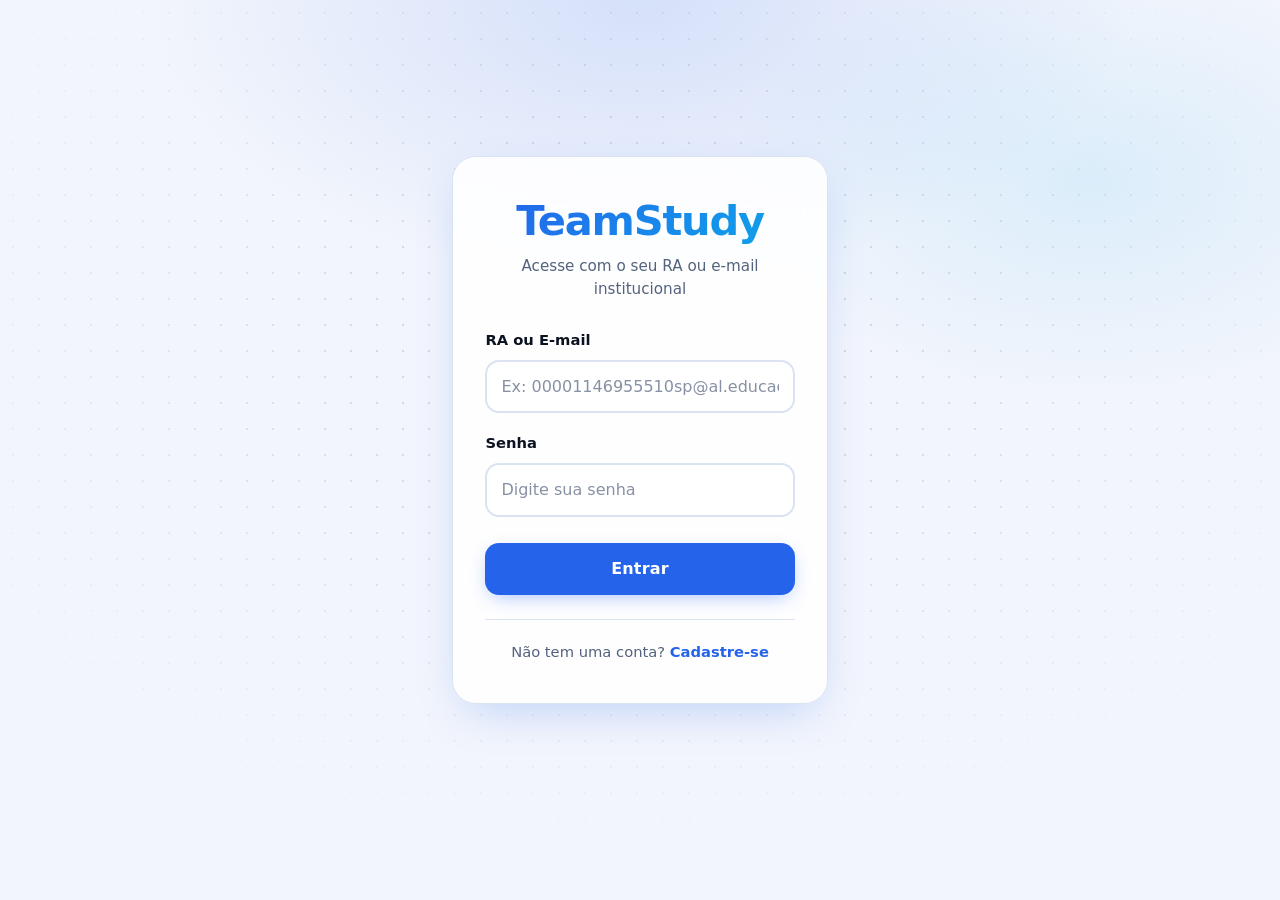
==== index.html @ 67e31f29 "CSS dando trabalho" ====
<!DOCTYPE html>
<html lang="pt-BR">
<head>
  <meta charset="UTF-8">
  <meta name="viewport" content="width=device-width, initial-scale=1.0, viewport-fit=cover">
  <title>TeamStudy - Login</title>

  <link rel="manifest" href="manifest.json">
  <meta name="theme-color" content="#4f46e5">

  <link rel="stylesheet" href="assets/css/base.css">
  <link rel="stylesheet" href="assets/css/auth.css">
  <link rel="stylesheet" href="assets/css/index.css">
</head>
<body class="page-auth">

  <div class="auth-wrapper">
    <div class="auth-container">
      <div class="auth-card">

        <div class="auth-header">
          <h1>TeamStudy</h1>
          <p>Acesse com o seu RA ou e-mail institucional</p>
        </div>

        <form id="formLogin" class="auth-form">
          <div class="form-group">
            <label for="loginIdentificacao">RA ou E-mail</label>
            <input
              type="text"
              id="loginIdentificacao"
              placeholder="Ex: 00001146955510sp@al.educacao.sp.gov.br"
              autocomplete="username"
              required
            >
          </div>

          <div class="form-group">
            <label for="loginSenha">Senha</label>
            <input
              type="password"
              id="loginSenha"
              placeholder="Digite sua senha"
              autocomplete="current-password"
              required
            >
          </div>

          <button type="submit" class="btn btn-block">Entrar</button>
        </form>

        <div class="auth-footer">
          <p>Não tem uma conta? <a href="cadastro.html">Cadastre-se</a></p>
        </div>

      </div>
    </div>
  </div>

  <script src="assets/js/storage.js"></script>
  <script src="assets/js/auth.js"></script>
  <script>
    if ('serviceWorker' in navigator) {
      window.addEventListener('load', () => {
        navigator.serviceWorker.register('./sw.js').catch(() => {});
      });
    }
  </script>
</body>
</html>
---- assets/css/base.css ----
/* ==========================================================
   TEAMSTUDY · base.css
   Reset, tokens (light/dark), tipografia, header, nav,
   cards, botões, formulários e utilitários.
   Mobile-first (360px) · toque ≥ 48px · contraste AA/AAA
   ========================================================== */

/* ---------- Fontes (CDN Fontshare) ----------
   Clash Display (títulos) + Satoshi (texto).
   Offline: cai na pilha do sistema sem quebrar. */
@import url('https://api.fontshare.com/v2/css?f[]=clash-display@500,600,700&f[]=satoshi@400,500,700&display=swap');

/* ---------- 1. RESET ---------- */
*, *::before, *::after { box-sizing: border-box; margin: 0; padding: 0; }

html {
  -webkit-text-size-adjust: 100%;
  scroll-behavior: smooth;
}

html, body {
  width: 100%;
  max-width: 100vw;
  overflow-x: hidden;
}

body { min-height: 100dvh; }

img, picture, video, canvas, svg { display: block; max-width: 100%; }
input, select, textarea, button { font: inherit; color: inherit; }
button { background: none; border: none; cursor: pointer; }
a { color: inherit; }
ul[role="list"], ol[role="list"] { list-style: none; }

/* ---------- 2. TOKENS DE TEMA ---------- */
:root {
  --font-display: 'Clash Display', 'Sora', system-ui, -apple-system, 'Segoe UI', sans-serif;
  --font-body: 'Satoshi', system-ui, -apple-system, 'Segoe UI', Roboto, sans-serif;
  --font-mono: ui-monospace, 'SF Mono', 'JetBrains Mono', Menlo, Consolas, monospace;

  /* LIGHT — papel azulado */
  --bg-color: #f2f5fc;
  --bg-soft: #e8eefa;
  --card-bg: #ffffff;
  --text-color: #0b1220;
  --text-muted: #54637d;
  --primary-color: #2563eb;
  --primary-hover: #1d4ed8;
  --primary-soft: rgba(37, 99, 235, .10);
  --accent-color: #0ea5e9;
  --border-color: #dbe3f2;
  --danger-color: #dc2626;
  --danger-soft: rgba(220, 38, 38, .10);
  --success-color: #059669;
  --success-soft: rgba(5, 150, 105, .12);
  --warning-color: #b45309;
  --warning-soft: rgba(217, 119, 6, .14);
  --focus-ring: #2563eb;

  --gradient-primary: linear-gradient(135deg, #2563eb 0%, #0ea5e9 100%);
  --gradient-glow:
    radial-gradient(55% 45% at 50% 0%, rgba(37, 99, 235, .14), transparent 70%),
    radial-gradient(40% 35% at 85% 20%, rgba(14, 165, 233, .10), transparent 70%);

  --radius-sm: 10px;
  --radius-md: 14px;
  --radius-lg: 18px;
  --radius-xl: 24px;
  --radius-full: 999px;

  --shadow-sm: 0 1px 2px rgba(15, 23, 42, .06);
  --shadow: 0 1px 2px rgba(15, 23, 42, .05), 0 10px 28px -10px rgba(15, 23, 42, .12);
  --shadow-lg: 0 16px 48px -14px rgba(37, 99, 235, .28);

  --header-h: 64px;
  --bottomnav-h: 60px;

  --ease-out: cubic-bezier(.22, 1, .36, 1);
  --dur: .25s;
}

/* DARK — sala de estudos à noite.
   1) Automático pelo sistema… */
@media (prefers-color-scheme: dark) {
  :root {
    --bg-color: #080d1a;
    --bg-soft: #0e1628;
    --card-bg: #111a2e;
    --text-color: #f1f5fd;
    --text-muted: #8ea0bd;
    --primary-color: #4f8cff;
    --primary-hover: #74a6ff;
    --primary-soft: rgba(79, 140, 255, .14);
    --accent-color: #38bdf8;
    --border-color: #22304e;
    --danger-color: #f87171;
    --danger-soft: rgba(248, 113, 113, .14);
    --success-color: #34d399;
    --success-soft: rgba(52, 211, 153, .14);
    --warning-color: #fbbf24;
    --warning-soft: rgba(251, 191, 36, .14);
    --focus-ring: #74a6ff;

    --gradient-glow:
      radial-gradient(55% 45% at 50% 0%, rgba(79, 140, 255, .16), transparent 70%),
      radial-gradient(40% 35% at 85% 20%, rgba(56, 189, 248, .10), transparent 70%);

    --shadow-sm: 0 1px 2px rgba(0, 0, 0, .4);
    --shadow: 0 1px 2px rgba(0, 0, 0, .35), 0 12px 32px -10px rgba(0, 0, 0, .5);
    --shadow-lg: 0 20px 56px -14px rgba(0, 0, 0, .6);
  }
}

/* 2) …ou manual via JS (seu toggle já usa body.dark-mode) */
body.dark-mode {
  --bg-color: #080d1a;
  --bg-soft: #0e1628;
  --card-bg: #111a2e;
  --text-color: #f1f5fd;
  --text-muted: #8ea0bd;
  --primary-color: #4f8cff;
  --primary-hover: #74a6ff;
  --primary-soft: rgba(79, 140, 255, .14);
  --accent-color: #38bdf8;
  --border-color: #22304e;
  --danger-color: #f87171;
  --danger-soft: rgba(248, 113, 113, .14);
  --success-color: #34d399;
  --success-soft: rgba(52, 211, 153, .14);
  --warning-color: #fbbf24;
  --warning-soft: rgba(251, 191, 36, .14);
  --focus-ring: #74a6ff;

  --gradient-glow:
    radial-gradient(55% 45% at 50% 0%, rgba(79, 140, 255, .16), transparent 70%),
    radial-gradient(40% 35% at 85% 20%, rgba(56, 189, 248, .10), transparent 70%);

  --shadow-sm: 0 1px 2px rgba(0, 0, 0, .4);
  --shadow: 0 1px 2px rgba(0, 0, 0, .35), 0 12px 32px -10px rgba(0, 0, 0, .5);
  --shadow-lg: 0 20px 56px -14px rgba(0, 0, 0, .6);
}

/* 3) Forçar claro mesmo com sistema escuro: body.light-mode */
@media (prefers-color-scheme: dark) {
  body.light-mode {
    --bg-color: #f2f5fc;
    --bg-soft: #e8eefa;
    --card-bg: #ffffff;
    --text-color: #0b1220;
    --text-muted: #54637d;
    --primary-color: #2563eb;
    --primary-hover: #1d4ed8;
    --primary-soft: rgba(37, 99, 235, .10);
    --accent-color: #0ea5e9;
    --border-color: #dbe3f2;
    --danger-color: #dc2626;
    --danger-soft: rgba(220, 38, 38, .10);
    --success-color: #059669;
    --success-soft: rgba(5, 150, 105, .12);
    --warning-color: #b45309;
    --warning-soft: rgba(217, 119, 6, .14);
    --focus-ring: #2563eb;

    --shadow-sm: 0 1px 2px rgba(15, 23, 42, .06);
    --shadow: 0 1px 2px rgba(15, 23, 42, .05), 0 10px 28px -10px rgba(15, 23, 42, .12);
    --shadow-lg: 0 16px 48px -14px rgba(37, 99, 235, .28);
  }
}

/* ---------- 3. TIPOGRAFIA & CORPO ---------- */
body {
  font-family: var(--font-body);
  font-size: 1rem;
  line-height: 1.6;
  background-color: var(--bg-color);
  color: var(--text-color);
  -webkit-tap-highlight-color: transparent;
  transition: background-color .3s ease, color .3s ease;
}

h1, h2, h3, h4 {
  font-family: var(--font-display);
  font-weight: 600;
  letter-spacing: -.02em;
  line-height: 1.15;
}

h1 { font-size: clamp(1.6rem, 4.5vw, 2.25rem); }
h2 { font-size: clamp(1.3rem, 3.5vw, 1.75rem); }
h3 { font-size: 1.15rem; }

::selection { background: var(--primary-color); color: #fff; }

/* Foco acessível (teclado) */
:focus-visible {
  outline: 3px solid var(--focus-ring);
  outline-offset: 3px;
  border-radius: 4px;
}

/* Scrollbar discreta (desktop) */
@media (min-width: 1024px) {
  ::-webkit-scrollbar { width: 10px; height: 10px; }
  ::-webkit-scrollbar-track { background: transparent; }
  ::-webkit-scrollbar-thumb {
    background: var(--border-color);
    border-radius: var(--radius-full);
    border: 2px solid var(--bg-color);
  }
  ::-webkit-scrollbar-thumb:hover { background: var(--text-muted); }
}

/* ---------- 4. ESTRUTURA: container, header, nav ---------- */
.container {
  width: 100%;
  max-width: 1100px;
  margin: 0 auto;
  padding: 24px 16px;
}

header {
  position: sticky;
  top: 0;
  z-index: 40;
  display: flex;
  justify-content: space-between;
  align-items: center;
  gap: 16px;
  min-height: var(--header-h);
  padding: 0 20px;
  padding-top: env(safe-area-inset-top);
  background-color: var(--card-bg);
  background-color: color-mix(in srgb, var(--card-bg) 82%, transparent);
  -webkit-backdrop-filter: blur(16px) saturate(1.5);
  backdrop-filter: blur(16px) saturate(1.5);
  border-bottom: 1px solid var(--border-color);
}

/* Marca com gradiente — assinatura visual do app */
header h1 {
  font-size: 1.35rem;
  font-weight: 700;
  background: var(--gradient-primary);
  -webkit-background-clip: text;
  background-clip: text;
  color: transparent;
  white-space: nowrap;
}

header nav {
  display: flex;
  gap: 4px;
  align-items: center;
}

header nav a {
  display: inline-flex;
  align-items: center;
  min-height: 44px;
  padding: 8px 16px;
  border-radius: var(--radius-full);
  font-weight: 600;
  font-size: .92rem;
  color: var(--text-muted);
  text-decoration: none;
  transition: color var(--dur), background-color var(--dur);
}

header nav a:hover { color: var(--text-color); background-color: var(--bg-soft); }

header nav a.active {
  color: var(--primary-color);
  background-color: var(--primary-soft);
}

/* No mobile a navegação principal é a bottom nav (ver app.css) */
@media (max-width: 767px) {
  header nav { display: none; }
  header { padding: 0 16px; padding-top: env(safe-area-inset-top); }
}

/* ---------- 5. CARDS ---------- */
.card {
  background-color: var(--card-bg);
  border: 1px solid var(--border-color);
  border-radius: var(--radius-lg);
  padding: 22px;
  box-shadow: var(--shadow);
  margin-bottom: 20px;
  transition: transform var(--dur) var(--ease-out), box-shadow var(--dur) var(--ease-out), border-color var(--dur);
}

@media (hover: hover) {
  .card:hover {
    transform: translateY(-2px);
    box-shadow: var(--shadow-lg);
    border-color: color-mix(in srgb, var(--primary-color) 35%, var(--border-color));
  }
}

/* ---------- 6. BOTÕES ---------- */
.btn {
  display: inline-flex;
  align-items: center;
  justify-content: center;
  gap: 8px;
  min-height: 48px;
  padding: 12px 24px;
  border: none;
  border-radius: var(--radius-md);
  background-color: var(--primary-color);
  color: #ffffff;
  font-weight: 700;
  font-size: .95rem;
  letter-spacing: .01em;
  cursor: pointer;
  box-shadow: 0 6px 20px -6px rgba(37, 99, 235, .45);
  transition: transform .15s var(--ease-out), background-color var(--dur), box-shadow var(--dur), filter var(--dur);
}

.btn:hover { background-color: var(--primary-hover); box-shadow: 0 10px 28px -6px rgba(37, 99, 235, .55); }
.btn:active { transform: scale(.97); }

.btn-danger { background-color: var(--danger-color); box-shadow: 0 6px 20px -6px rgba(220, 38, 38, .4); }
.btn-danger:hover { background-color: var(--danger-color); filter: brightness(.92); }

.btn-outline {
  background-color: transparent;
  color: var(--primary-color);
  border: 2px solid var(--border-color);
  box-shadow: none;
}
.btn-outline:hover { border-color: var(--primary-color); background-color: var(--primary-soft); }

.btn-ghost {
  background-color: transparent;
  color: var(--text-muted);
  box-shadow: none;
}
.btn-ghost:hover { background-color: var(--bg-soft); color: var(--text-color); }

.btn-block { width: 100%; }

/* ---------- 7. FORMULÁRIOS ---------- */
.form-group { margin-bottom: 18px; width: 100%; }

.form-group label {
  display: block;
  margin-bottom: 8px;
  font-weight: 700;
  font-size: .92rem;
}

.form-group input,
.form-group select,
.form-group textarea {
  width: 100%;
  min-height: 48px;
  padding: 12px 14px;
  border: 2px solid var(--border-color);
  border-radius: var(--radius-md);
  background-color: var(--card-bg);
  color: var(--text-color);
  font-size: 16px; /* impede zoom automático no iOS */
  transition: border-color var(--dur), box-shadow var(--dur);
  outline: none;
}

.form-group textarea { min-height: 110px; resize: vertical; line-height: 1.5; }

.form-group input::placeholder,
.form-group textarea::placeholder { color: var(--text-muted); opacity: .7; }

.form-group input:focus,
.form-group select:focus,
.form-group textarea:focus {
  border-color: var(--primary-color);
  box-shadow: 0 0 0 4px var(--primary-soft);
}

/* ---------- 8. UTILITÁRIOS ---------- */
.text-muted { color: var(--text-muted); }

.truncate, .ellipsis {
  overflow: hidden;
  text-overflow: ellipsis;
  white-space: nowrap;
  max-width: 100%;
}

.visually-hidden {
  position: absolute;
  width: 1px; height: 1px;
  margin: -1px; padding: 0;
  overflow: hidden;
  clip: rect(0 0 0 0);
  white-space: nowrap;
  border: 0;
}

/* Estado vazio (listas sem itens) */
.empty-state {
  display: flex;
  flex-direction: column;
  align-items: center;
  gap: 12px;
  text-align: center;
  padding: 48px 24px;
  border: 2px dashed var(--border-color);
  border-radius: var(--radius-lg);
  color: var(--text-muted);
}

.empty-state strong {
  font-family: var(--font-display);
  font-size: 1.1rem;
  color: var(--text-color);
}

/* Skeleton loader (shimmer) */
.skeleton {
  position: relative;
  overflow: hidden;
  background-color: var(--bg-soft);
  border-radius: var(--radius-md);
  min-height: 1em;
}

.skeleton::after {
  content: "";
  position: absolute;
  inset: 0;
  transform: translateX(-100%);
  background: linear-gradient(90deg, transparent, rgba(255, 255, 255, .35), transparent);
  animation: shimmer 1.6s infinite;
}

/* ---------- 9. KEYFRAMES GLOBAIS ---------- */
@keyframes fade-up {
  from { opacity: 0; transform: translateY(14px); }
  to   { opacity: 1; transform: translateY(0); }
}

@keyframes shimmer {
  to { transform: translateX(100%); }
}

@keyframes pulse-dot {
  0%, 100% { transform: scale(1); opacity: 1; }
  50%      { transform: scale(1.5); opacity: .55; }
}

/* ---------- 10. MOVIMENTO REDUZIDO ---------- */
@media (prefers-reduced-motion: reduce) {
  html { scroll-behavior: auto; }
  *, *::before, *::after {
    animation-duration: .01ms !important;
    animation-iteration-count: 1 !important;
    transition-duration: .01ms !important;
  }
}

/* ---------- 11. CELULAR (até 600px) ---------- */
@media (max-width: 600px) {
  .container { padding: 16px 14px; }
  .card { padding: 18px; border-radius: var(--radius-md); }
  .btn { width: 100%; }
}
---- assets/css/index.css ----
/* ==========================================================
   TEAMSTUDY · index.css
   Tela de login / boas-vindas: hero centralizado, glow de
   fundo, entrada com stagger e marquee editorial.
   ========================================================== */

/* ---------- HERO ---------- */
.auth-wrapper {
  position: relative;
  isolation: isolate;
  display: flex;
  align-items: center;
  justify-content: center;
  min-height: 100dvh;
  width: 100%;
  padding: 32px 16px calc(72px + env(safe-area-inset-bottom));
  background-color: var(--bg-color);
  overflow: hidden;
}

/* Glow de palco (spotlight) */
.auth-wrapper::before {
  content: "";
  position: absolute;
  inset: 0;
  z-index: -2;
  background: var(--gradient-glow);
}

/* Grade de pontos sutil, com máscara radial */
.auth-wrapper::after {
  content: "";
  position: absolute;
  inset: 0;
  z-index: -1;
  background-image: radial-gradient(color-mix(in srgb, var(--text-muted) 22%, transparent) 1px, transparent 1px);
  background-size: 26px 26px;
  -webkit-mask-image: radial-gradient(65% 60% at 50% 38%, #000 20%, transparent 100%);
  mask-image: radial-gradient(65% 60% at 50% 38%, #000 20%, transparent 100%);
}

/* ---------- CARD ---------- */
.auth-card {
  width: 100%;
  max-width: 440px;
  padding: 40px 32px;
  border-radius: var(--radius-xl);
  border: 1px solid var(--border-color);
  background-color: var(--card-bg);
  background-color: color-mix(in srgb, var(--card-bg) 88%, transparent);
  -webkit-backdrop-filter: blur(18px);
  backdrop-filter: blur(18px);
  box-shadow: var(--shadow-lg);
  animation: card-in .6s var(--ease-out) both;
}

@keyframes card-in {
  from { opacity: 0; transform: translateY(22px) scale(.98); }
  to   { opacity: 1; transform: translateY(0) scale(1); }
}

/* Stagger: cada bloco entra em sequência */
.auth-card > * { animation: fade-up .5s var(--ease-out) both; }
.auth-card > *:nth-child(1) { animation-delay: .10s; }
.auth-card > *:nth-child(2) { animation-delay: .18s; }
.auth-card > *:nth-child(3) { animation-delay: .26s; }
.auth-card > *:nth-child(4) { animation-delay: .34s; }
.auth-card > *:nth-child(5) { animation-delay: .42s; }

/* ---------- CABEÇALHO ---------- */
.auth-header {
  text-align: center;
  margin-bottom: 28px;
}

.auth-header h1 {
  font-size: clamp(2rem, 7vw, 2.6rem);
  font-weight: 700;
  letter-spacing: -.03em;
  margin-bottom: 10px;
  background: var(--gradient-primary);
  -webkit-background-clip: text;
  background-clip: text;
  color: transparent;
}

.auth-header p {
  color: var(--text-muted);
  font-size: .95rem;
  line-height: 1.5;
  max-width: 32ch;
  margin: 0 auto;
}

/* ---------- FORM ---------- */
.auth-form {
  display: flex;
  flex-direction: column;
  width: 100%;
}

.auth-form .btn {
  width: 100%;
  margin-top: 8px;
  min-height: 52px;
  font-size: 1rem;
  border-radius: var(--radius-md);
}

/* Link "esqueci a senha" */
.auth-form a, .auth-link {
  color: var(--primary-color);
  font-weight: 700;
  font-size: .88rem;
  text-decoration: none;
}
.auth-form a:hover, .auth-link:hover { text-decoration: underline; }

/* ---------- RODAPÉ ---------- */
.auth-footer {
  margin-top: 24px;
  padding-top: 20px;
  border-top: 1px solid var(--border-color);
  text-align: center;
  font-size: .92rem;
  color: var(--text-muted);
}

.auth-footer a {
  color: var(--primary-color);
  font-weight: 700;
  text-decoration: none;
}
.auth-footer a:hover { text-decoration: underline; }

/* ---------- MARQUEE EDITORIAL ----------
   Faixa lenta no rodapé do hero.
   ⚠️ HTML: duplique o conteúdo dentro de .marquee-track
   para o loop ficar perfeito:
   <div class="marquee" aria-hidden="true">
     <div class="marquee-track">
       <span>Estude junto</span><span>Entregue no prazo</span>…
       <span>Estude junto</span><span>Entregue no prazo</span>…
     </div>
   </div>
   ========================================================== */
.marquee {
  position: absolute;
  left: 0;
  right: 0;
  bottom: calc(14px + env(safe-area-inset-bottom));
  overflow: hidden;
  pointer-events: none;
  -webkit-mask-image: linear-gradient(90deg, transparent, #000 15%, #000 85%, transparent);
  mask-image: linear-gradient(90deg, transparent, #000 15%, #000 85%, transparent);
}

.marquee-track {
  display: flex;
  align-items: center;
  gap: 56px;
  width: max-content;
  padding-right: 56px;
  font-family: var(--font-display);
  font-size: .72rem;
  font-weight: 600;
  letter-spacing: .38em;
  text-transform: uppercase;
  color: var(--text-muted);
  white-space: nowrap;
  animation: marquee 28s linear infinite;
}

.marquee-track span::after {
  content: "·";
  margin-left: 56px;
  color: var(--primary-color);
}

@keyframes marquee {
  to { transform: translateX(-50%); }
}

/* ---------- CELULARES PEQUENOS ---------- */
@media (max-width: 480px) {
  .auth-wrapper { padding: 20px 12px calc(64px + env(safe-area-inset-bottom)); }
  .auth-card { padding: 28px 20px; border-radius: var(--radius-lg); }
}
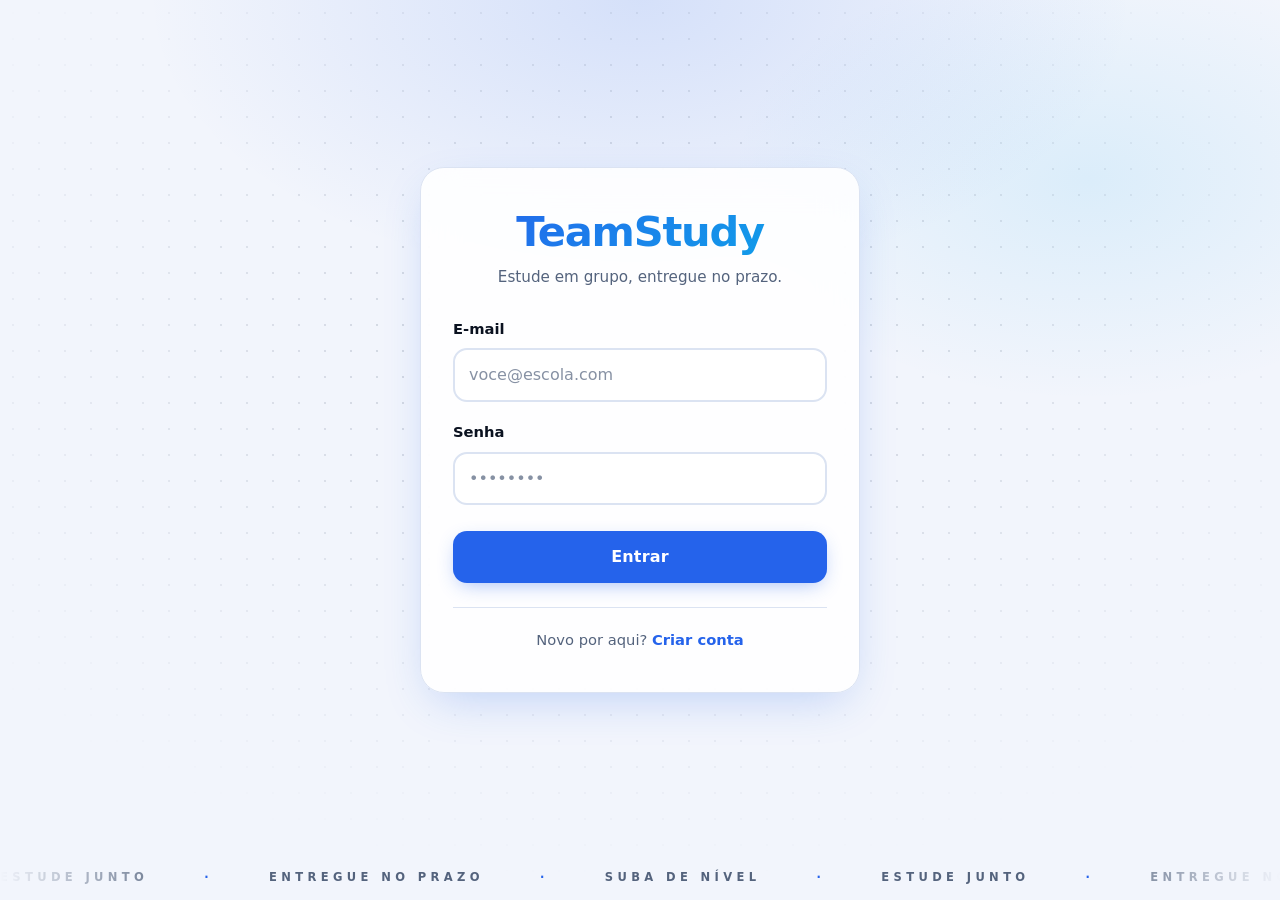
==== commit 2a8e7672: "Teste CSS mobile" ====
--- a/index.html
+++ b/index.html
@@ -3,68 +3,67 @@
 <head>
   <meta charset="UTF-8">
   <meta name="viewport" content="width=device-width, initial-scale=1.0, viewport-fit=cover">
-  <title>TeamStudy - Login</title>
+  <meta name="theme-color" content="#2563eb">
+  <title>TeamStudy — Login</title>
 
   <link rel="manifest" href="manifest.json">
-  <meta name="theme-color" content="#4f46e5">
 
   <link rel="stylesheet" href="assets/css/base.css">
-  <link rel="stylesheet" href="assets/css/auth.css">
+  <link rel="stylesheet" href="assets/css/app.css">
   <link rel="stylesheet" href="assets/css/index.css">
+
+  <link rel="stylesheet" href="https://fonts.googleapis.com/css2?family=Material+Symbols+Outlined:opsz,wght,FILL,GRAD@24,400,0,0">
 </head>
-<body class="page-auth">
+<body>
 
   <div class="auth-wrapper">
-    <div class="auth-container">
-      <div class="auth-card">
+    <div class="auth-card">
+      <div class="auth-header">
+        <h1>TeamStudy</h1>
+        <p>Estude em grupo, entregue no prazo.</p>
+      </div>
 
-        <div class="auth-header">
-          <h1>TeamStudy</h1>
-          <p>Acesse com o seu RA ou e-mail institucional</p>
+      <form class="auth-form" id="loginForm">
+        <div class="form-group">
+          <label for="email">E-mail</label>
+          <input id="email" type="email" placeholder="voce@escola.com" required>
         </div>
+        <div class="form-group">
+          <label for="senha">Senha</label>
+          <input id="senha" type="password" placeholder="••••••••" required>
+        </div>
+        <button class="btn" type="submit">Entrar</button>
+      </form>
 
-        <form id="formLogin" class="auth-form">
-          <div class="form-group">
-            <label for="loginIdentificacao">RA ou E-mail</label>
-            <input
-              type="text"
-              id="loginIdentificacao"
-              placeholder="Ex: 00001146955510sp@al.educacao.sp.gov.br"
-              autocomplete="username"
-              required
-            >
-          </div>
+      <div class="auth-footer">
+        Novo por aqui? <a href="cadastro.html">Criar conta</a>
+      </div>
+    </div>
 
-          <div class="form-group">
-            <label for="loginSenha">Senha</label>
-            <input
-              type="password"
-              id="loginSenha"
-              placeholder="Digite sua senha"
-              autocomplete="current-password"
-              required
-            >
-          </div>
-
-          <button type="submit" class="btn btn-block">Entrar</button>
-        </form>
-
-        <div class="auth-footer">
-          <p>Não tem uma conta? <a href="cadastro.html">Cadastre-se</a></p>
-        </div>
-
+    <div class="marquee" aria-hidden="true">
+      <div class="marquee-track">
+        <span>Estude junto</span>
+        <span>Entregue no prazo</span>
+        <span>Suba de nível</span>
+        <span>Estude junto</span>
+        <span>Entregue no prazo</span>
+        <span>Suba de nível</span>
       </div>
     </div>
   </div>
 
   <script src="assets/js/storage.js"></script>
   <script src="assets/js/auth.js"></script>
+
   <script>
     if ('serviceWorker' in navigator) {
       window.addEventListener('load', () => {
-        navigator.serviceWorker.register('./sw.js').catch(() => {});
+        navigator.serviceWorker.register('sw.js')
+          .then(reg => console.log('SW registrado com sucesso!', reg))
+          .catch(err => console.error('Erro no SW:', err));
       });
     }
   </script>
+
 </body>
 </html>
--- a/assets/css/app.css
+++ b/assets/css/app.css
@@ -0,0 +1,192 @@
+/* ==========================================================
+   TEAMSTUDY · app.css
+   Layout global do app: shell, bottom nav mobile, safe areas,
+   transição de página, badges e banner offline.
+   ========================================================== */
+
+/* ---------- LAYOUT ---------- */
+.app-layout { display: flex; min-height: 100dvh; }
+
+.main-content {
+  flex: 1;
+  width: 100%;
+  max-width: 1100px;
+  margin: 0 auto;
+  padding: 24px 16px;
+  /* Transição de página: entrada suave a cada navegação */
+  animation: fade-up .45s var(--ease-out) both;
+}
+
+/* Espaço para a bottom nav + notch no mobile */
+@media (max-width: 767px) {
+  .main-content {
+    padding: 16px 14px;
+    padding-bottom: calc(var(--bottomnav-h) + env(safe-area-inset-bottom) + 24px);
+  }
+}
+
+/* ==========================================================
+   BOTTOM NAV (mobile) — a "cara de app"
+   ⚠️ AJUSTE DE HTML: cole este bloco antes de </body> nas
+   páginas internas (dashboard, pendencias, grupos, perfil,
+   configuracoes) e marque o item da página com .active:
+
+   <nav class="bottom-nav" aria-label="Navegação principal">
+     <a href="dashboard.html" class="active">
+       <span class="material-symbols-outlined">home</span>Início
+     </a>
+     <a href="pendencias.html">
+       <span class="material-symbols-outlined">assignment</span>Pendências
+     </a>
+     <a href="grupos.html">
+       <span class="material-symbols-outlined">groups</span>Grupos
+     </a>
+     <a href="perfil.html">
+       <span class="material-symbols-outlined">person</span>Perfil
+     </a>
+     <a href="configuracoes.html">
+       <span class="material-symbols-outlined">settings</span>Ajustes
+     </a>
+   </nav>
+
+   (Se não usar Material Symbols, troque o <span> por qualquer
+   ícone/emoji — o CSS cuida do tamanho.)
+   ========================================================== */
+.bottom-nav { display: none; }
+
+@media (max-width: 767px) {
+  .bottom-nav {
+    position: fixed;
+    left: 0;
+    right: 0;
+    bottom: 0;
+    z-index: 60;
+    display: flex;
+    height: calc(var(--bottomnav-h) + env(safe-area-inset-bottom));
+    padding-bottom: env(safe-area-inset-bottom);
+    background-color: var(--card-bg);
+    background-color: color-mix(in srgb, var(--card-bg) 86%, transparent);
+    -webkit-backdrop-filter: blur(20px) saturate(1.6);
+    backdrop-filter: blur(20px) saturate(1.6);
+    border-top: 1px solid var(--border-color);
+    box-shadow: 0 -8px 32px -12px rgba(15, 23, 42, .18);
+    transition: transform .3s var(--ease-out);
+  }
+
+  .bottom-nav a {
+    flex: 1;
+    display: flex;
+    flex-direction: column;
+    align-items: center;
+    justify-content: center;
+    gap: 3px;
+    min-height: var(--bottomnav-h);
+    min-width: 48px;
+    font-size: .66rem;
+    font-weight: 700;
+    letter-spacing: .02em;
+    color: var(--text-muted);
+    text-decoration: none;
+    transition: color var(--dur), transform .15s var(--ease-out);
+  }
+
+  .bottom-nav a:active { transform: scale(.92); }
+
+  .bottom-nav a .material-symbols-outlined,
+  .bottom-nav a svg {
+    font-size: 24px;
+    width: 24px;
+    height: 24px;
+    transition: transform .25s var(--ease-out);
+  }
+
+  /* Item ativo: ícone sobe em "pill" */
+  .bottom-nav a.active { color: var(--primary-color); }
+
+  .bottom-nav a.active .material-symbols-outlined,
+  .bottom-nav a.active svg {
+    transform: translateY(-2px);
+    filter: drop-shadow(0 4px 10px rgba(37, 99, 235, .45));
+  }
+
+  .bottom-nav a.active::before {
+    content: "";
+    position: absolute;
+    top: 0;
+    width: 32px;
+    height: 3px;
+    border-radius: 0 0 4px 4px;
+    background: var(--gradient-primary);
+  }
+
+  .bottom-nav a { position: relative; }
+
+  /* Teclado virtual aberto → esconde a bottom nav */
+  body:has(input:focus):not(:has(input[type="checkbox"]:focus)):not(:has(input[type="radio"]:focus)) .bottom-nav,
+  body:has(textarea:focus) .bottom-nav {
+    transform: translateY(100%);
+  }
+}
+
+/* ---------- BADGES ---------- */
+.badge {
+  display: inline-flex;
+  align-items: center;
+  gap: 4px;
+  padding: 4px 12px;
+  border-radius: var(--radius-full);
+  font-size: .75rem;
+  font-weight: 800;
+  letter-spacing: .03em;
+  text-transform: uppercase;
+  white-space: nowrap;
+}
+
+.badge-lider {
+  background: linear-gradient(135deg, #fbbf24, #f59e0b);
+  color: #451a03;
+}
+
+.badge-membro {
+  background-color: var(--primary-soft);
+  color: var(--primary-color);
+}
+
+/* ---------- BANNER OFFLINE ----------
+   ⚠️ Hook opcional no JS (2 linhas):
+     const s = () => document.body.classList.toggle('offline', !navigator.onLine);
+     addEventListener('online', s); addEventListener('offline', s); s();
+   E no HTML: <div class="offline-banner">Você está offline</div>
+   ========================================================== */
+.offline-banner {
+  position: fixed;
+  top: 0;
+  left: 0;
+  right: 0;
+  z-index: 80;
+  display: flex;
+  align-items: center;
+  justify-content: center;
+  gap: 8px;
+  min-height: 40px;
+  padding: 8px 16px;
+  padding-top: calc(8px + env(safe-area-inset-top));
+  background-color: var(--warning-color);
+  color: #fff;
+  font-size: .85rem;
+  font-weight: 700;
+  text-align: center;
+  transform: translateY(-110%);
+  transition: transform .35s var(--ease-out);
+}
+
+body.offline .offline-banner { transform: translateY(0); }
+
+/* ---------- PÁGINA: título de seção opcional ---------- */
+.page-title {
+  margin-bottom: 20px;
+  animation: fade-up .4s var(--ease-out) both;
+}
+
+.page-title h2 { margin-bottom: 4px; }
+.page-title p { color: var(--text-muted); font-size: .95rem; }
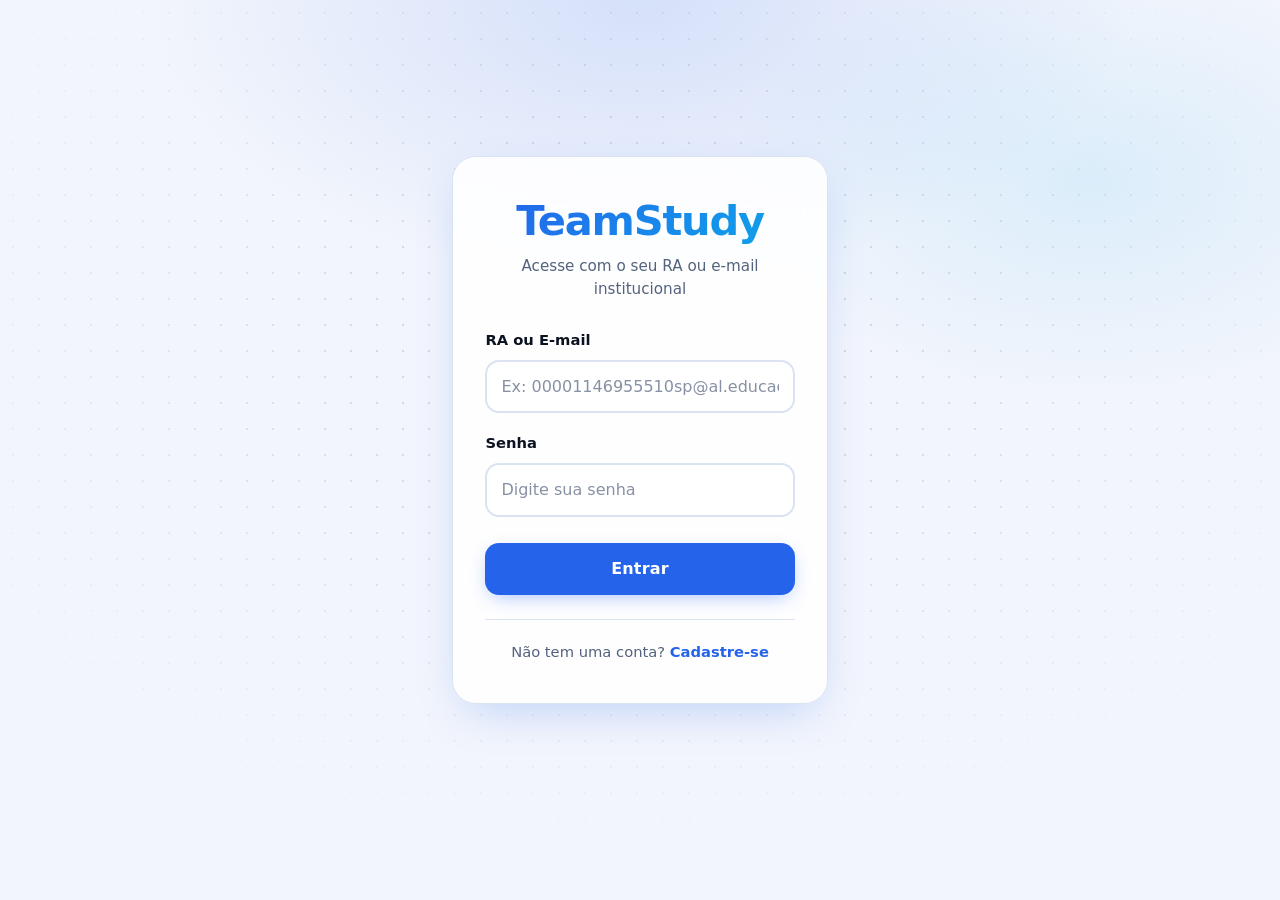
==== commit 4e8658bc: "Login CSS tentativa correção" ====
--- a/index.html
+++ b/index.html
@@ -3,67 +3,68 @@
 <head>
   <meta charset="UTF-8">
   <meta name="viewport" content="width=device-width, initial-scale=1.0, viewport-fit=cover">
-  <meta name="theme-color" content="#2563eb">
-  <title>TeamStudy — Login</title>
+  <title>TeamStudy - Login</title>
 
   <link rel="manifest" href="manifest.json">
+  <meta name="theme-color" content="#4f46e5">
 
   <link rel="stylesheet" href="assets/css/base.css">
-  <link rel="stylesheet" href="assets/css/app.css">
+  <link rel="stylesheet" href="assets/css/auth.css">
   <link rel="stylesheet" href="assets/css/index.css">
-
-  <link rel="stylesheet" href="https://fonts.googleapis.com/css2?family=Material+Symbols+Outlined:opsz,wght,FILL,GRAD@24,400,0,0">
 </head>
-<body>
+<body class="page-auth">
 
   <div class="auth-wrapper">
-    <div class="auth-card">
-      <div class="auth-header">
-        <h1>TeamStudy</h1>
-        <p>Estude em grupo, entregue no prazo.</p>
-      </div>
+    <div class="auth-container">
+      <div class="auth-card">
 
-      <form class="auth-form" id="loginForm">
-        <div class="form-group">
-          <label for="email">E-mail</label>
-          <input id="email" type="email" placeholder="voce@escola.com" required>
+        <div class="auth-header">
+          <h1>TeamStudy</h1>
+          <p>Acesse com o seu RA ou e-mail institucional</p>
         </div>
-        <div class="form-group">
-          <label for="senha">Senha</label>
-          <input id="senha" type="password" placeholder="••••••••" required>
+
+        <form id="formLogin" class="auth-form">
+          <div class="form-group">
+            <label for="loginIdentificacao">RA ou E-mail</label>
+            <input
+              type="text"
+              id="loginIdentificacao"
+              placeholder="Ex: 00001146955510sp@al.educacao.sp.gov.br"
+              autocomplete="username"
+              required
+            >
+          </div>
+
+          <div class="form-group">
+            <label for="loginSenha">Senha</label>
+            <input
+              type="password"
+              id="loginSenha"
+              placeholder="Digite sua senha"
+              autocomplete="current-password"
+              required
+            >
+          </div>
+
+          <button type="submit" class="btn btn-block">Entrar</button>
+        </form>
+
+        <div class="auth-footer">
+          <p>Não tem uma conta? <a href="cadastro.html">Cadastre-se</a></p>
         </div>
-        <button class="btn" type="submit">Entrar</button>
-      </form>
 
-      <div class="auth-footer">
-        Novo por aqui? <a href="cadastro.html">Criar conta</a>
-      </div>
-    </div>
-
-    <div class="marquee" aria-hidden="true">
-      <div class="marquee-track">
-        <span>Estude junto</span>
-        <span>Entregue no prazo</span>
-        <span>Suba de nível</span>
-        <span>Estude junto</span>
-        <span>Entregue no prazo</span>
-        <span>Suba de nível</span>
       </div>
     </div>
   </div>
 
   <script src="assets/js/storage.js"></script>
   <script src="assets/js/auth.js"></script>
-
   <script>
     if ('serviceWorker' in navigator) {
       window.addEventListener('load', () => {
-        navigator.serviceWorker.register('sw.js')
-          .then(reg => console.log('SW registrado com sucesso!', reg))
-          .catch(err => console.error('Erro no SW:', err));
+        navigator.serviceWorker.register('./sw.js').catch(() => {});
       });
     }
   </script>
-
 </body>
 </html>
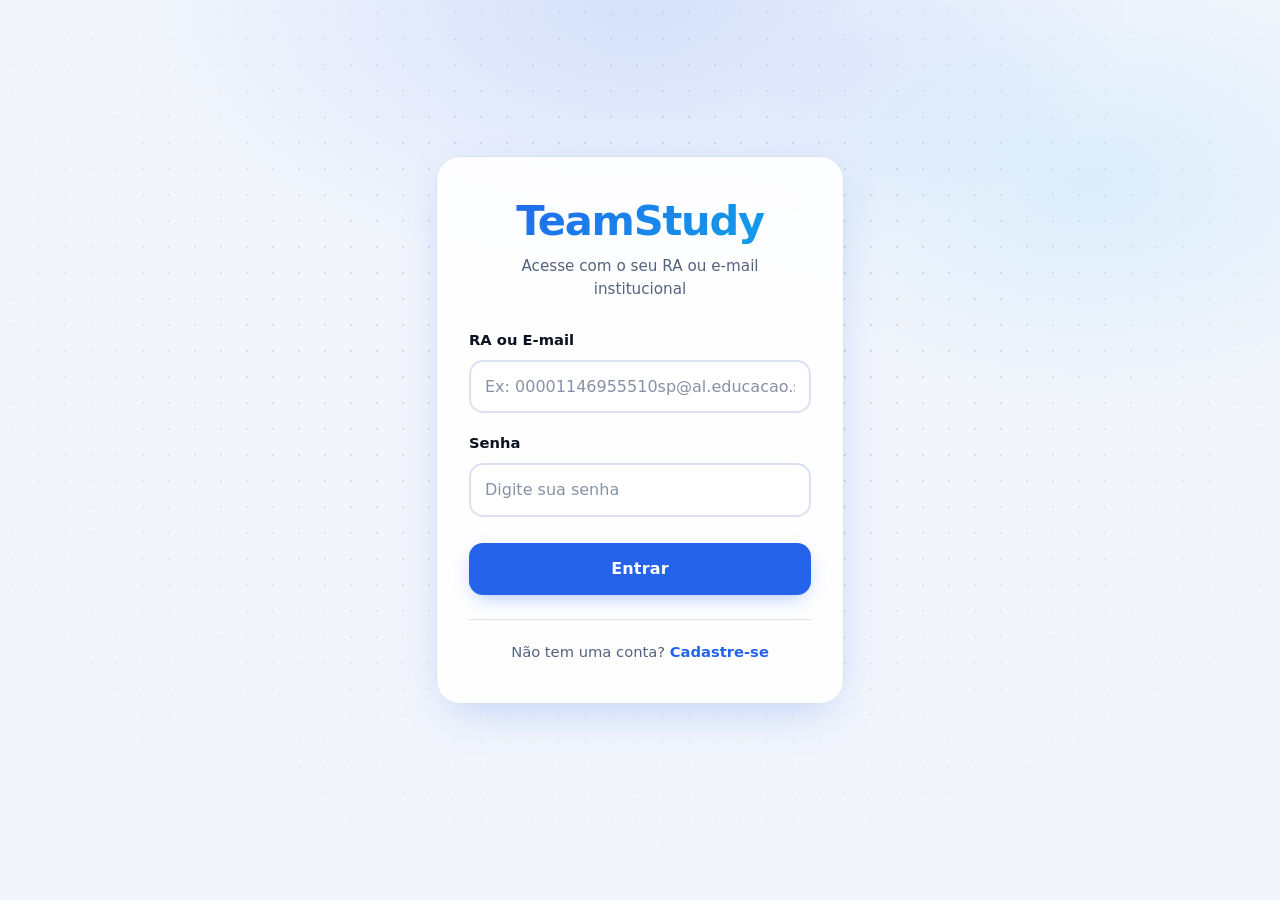
==== commit faa982d4: "Quase virando um APK" ====
--- a/index.html
+++ b/index.html
@@ -59,12 +59,20 @@
 
   <script src="assets/js/storage.js"></script>
   <script src="assets/js/auth.js"></script>
+
   <script>
     if ('serviceWorker' in navigator) {
       window.addEventListener('load', () => {
-        navigator.serviceWorker.register('./sw.js').catch(() => {});
+        navigator.serviceWorker.register('./sw.js')
+          .then(registration => {
+            console.log('Service Worker registrado:', registration);
+          })
+          .catch(error => {
+            console.error('Erro ao registrar Service Worker:', error);
+          });
       });
     }
   </script>
+
 </body>
 </html>
--- a/assets/css/auth.css
+++ b/assets/css/auth.css
@@ -0,0 +1,101 @@
+/* ==========================================================
+   TEAMSTUDY · auth.css
+   Cadastro e recuperação de senha — consistente com index.css
+   ========================================================== */
+
+.auth-container {
+  width: 100%;
+  max-width: 440px;
+  margin: 0 auto;
+  padding: 32px 16px calc(32px + env(safe-area-inset-bottom));
+}
+
+/* Reaproveita o visual do hero quando a página usa .auth-wrapper;
+   aqui garantimos o card mesmo sem wrapper */
+.auth-container .card,
+.auth-container .auth-card {
+  border-radius: var(--radius-xl);
+  box-shadow: var(--shadow-lg);
+}
+
+.auth-header {
+  text-align: center;
+  margin-bottom: 28px;
+}
+
+.auth-header h2 {
+  font-size: clamp(1.6rem, 5vw, 2rem);
+  font-weight: 700;
+  letter-spacing: -.02em;
+  background: var(--gradient-primary);
+  -webkit-background-clip: text;
+  background-clip: text;
+  color: transparent;
+}
+
+.auth-header p {
+  margin-top: 8px;
+  color: var(--text-muted);
+  font-size: .95rem;
+}
+
+.auth-container .btn {
+  width: 100%;
+  min-height: 52px;
+  margin-top: 8px;
+}
+
+.auth-footer {
+  margin-top: 24px;
+  padding-top: 20px;
+  border-top: 1px solid var(--border-color);
+  text-align: center;
+  font-size: .92rem;
+  color: var(--text-muted);
+}
+
+.auth-footer a {
+  color: var(--primary-color);
+  font-weight: 700;
+  text-decoration: none;
+}
+
+.auth-footer a:hover { text-decoration: underline; }
+
+/* ---------- MODAL: RECUPERAR SENHA ----------
+   Funciona tanto com <div> quanto com <dialog id="modalRecuperar">.
+   ========================================================== */
+#modalRecuperar {
+  width: calc(100% - 32px);
+  max-width: 420px;
+  padding: 28px 24px;
+  border: 1px solid var(--border-color);
+  border-top: 4px solid var(--warning-color);
+  border-radius: var(--radius-lg);
+  background-color: var(--card-bg);
+  color: var(--text-color);
+  box-shadow: var(--shadow-lg);
+  animation: card-in .35s var(--ease-out) both;
+}
+
+/* Se for <dialog>: centraliza e estiliza o backdrop */
+dialog#modalRecuperar {
+  position: fixed;
+  inset: 0;
+  margin: auto;
+}
+
+dialog#modalRecuperar::backdrop {
+  background: rgba(8, 13, 26, .6);
+  -webkit-backdrop-filter: blur(6px);
+  backdrop-filter: blur(6px);
+}
+
+#modalRecuperar h3 { margin-bottom: 8px; }
+#modalRecuperar p { color: var(--text-muted); font-size: .92rem; margin-bottom: 16px; }
+#modalRecuperar .btn { width: 100%; }
+
+@keyframes card-in {
+  from { opacity: 0; transform: translateY(16px) scale(.98); }
+  to   { opacity: 1; transform: translateY(0) scale(1); }
+}
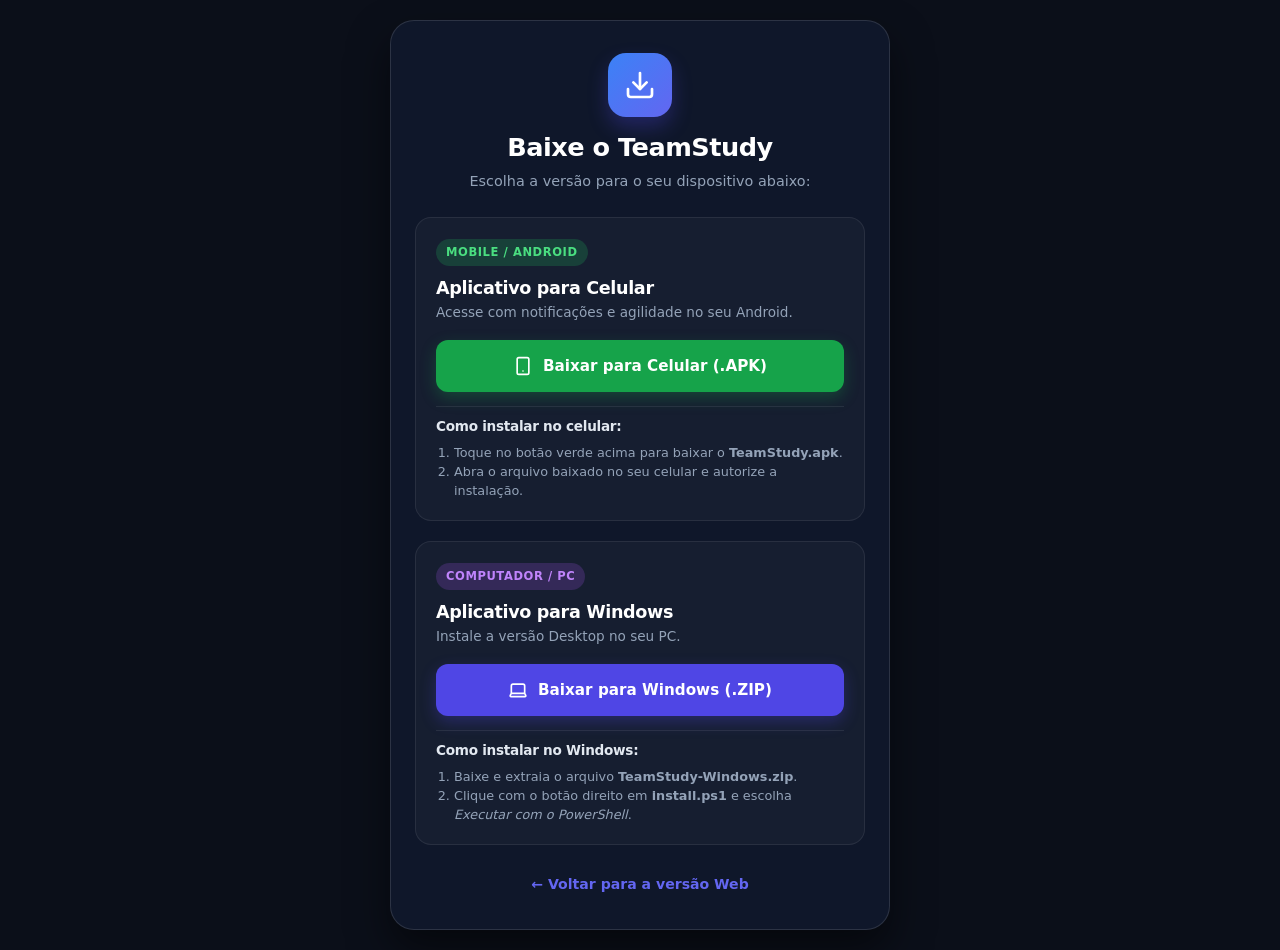
==== commit b48768b4: "Aplicativo criado com sucesso" ====
--- a/index.html
+++ b/index.html
@@ -3,76 +3,233 @@
 <head>
   <meta charset="UTF-8">
   <meta name="viewport" content="width=device-width, initial-scale=1.0, viewport-fit=cover">
-  <title>TeamStudy - Login</title>
-
-  <link rel="manifest" href="manifest.json">
-  <meta name="theme-color" content="#4f46e5">
+  <title>TeamStudy · Baixar Aplicativo</title>
 
   <link rel="stylesheet" href="assets/css/base.css">
-  <link rel="stylesheet" href="assets/css/auth.css">
   <link rel="stylesheet" href="assets/css/index.css">
+
+  <style>
+    body {
+      background-color: #0b0f19;
+      color: #ffffff;
+      font-family: system-ui, -apple-system, BlinkMacSystemFont, 'Segoe UI', Roboto, sans-serif;
+      min-height: 100vh;
+      display: flex;
+      align-items: center;
+      justify-content: center;
+      margin: 0;
+      padding: 20px;
+    }
+
+    .download-card {
+      width: 100%;
+      max-width: 500px;
+      background: #0f172a;
+      border: 1px solid rgba(255, 255, 255, 0.12);
+      border-radius: 24px;
+      padding: 32px 24px;
+      text-align: center;
+      box-shadow: 0 20px 40px rgba(0, 0, 0, 0.5);
+    }
+
+    .app-icon-box {
+      width: 64px;
+      height: 64px;
+      margin: 0 auto 16px;
+      border-radius: 18px;
+      background: linear-gradient(135deg, #3b82f6, #6366f1);
+      display: flex;
+      align-items: center;
+      justify-content: center;
+      box-shadow: 0 10px 20px rgba(79, 70, 229, 0.3);
+    }
+
+    .app-icon-box svg {
+      width: 32px;
+      height: 32px;
+      stroke: #fff;
+    }
+
+    .download-card h1 {
+      font-size: 1.6rem;
+      font-weight: 700;
+      margin-bottom: 8px;
+    }
+
+    .download-card p.subtitle {
+      color: #94a3b8;
+      font-size: 0.9rem;
+      margin-bottom: 24px;
+    }
+
+    .device-box {
+      background: rgba(255, 255, 255, 0.03);
+      border: 1px solid rgba(255, 255, 255, 0.08);
+      border-radius: 16px;
+      padding: 20px;
+      margin-bottom: 20px;
+      text-align: left;
+    }
+
+    .badge {
+      display: inline-block;
+      padding: 4px 10px;
+      border-radius: 20px;
+      font-size: 0.72rem;
+      font-weight: 700;
+      text-transform: uppercase;
+      letter-spacing: 0.05em;
+      margin-bottom: 12px;
+    }
+
+    .badge-android {
+      background: rgba(34, 197, 94, 0.2);
+      color: #4ade80;
+    }
+
+    .badge-windows {
+      background: rgba(168, 85, 247, 0.2);
+      color: #c084fc;
+    }
+
+    .device-box h2 {
+      font-size: 1.1rem;
+      margin-bottom: 4px;
+      color: #fff;
+    }
+
+    .device-box .subtext {
+      color: #94a3b8;
+      font-size: 0.85rem;
+      margin-bottom: 16px;
+    }
+
+    /* Estilos dos Botões de Download */
+    .btn-download {
+      display: flex;
+      align-items: center;
+      justify-content: center;
+      gap: 10px;
+      width: 100%;
+      padding: 14px 16px;
+      font-size: 0.95rem;
+      font-weight: 600;
+      color: #ffffff !important;
+      border-radius: 12px;
+      text-decoration: none;
+      transition: transform 0.2s, background 0.2s;
+      margin: 12px 0;
+      box-sizing: border-box;
+    }
+
+    .btn-android {
+      background: #16a34a;
+      box-shadow: 0 6px 16px rgba(22, 163, 74, 0.3);
+    }
+
+    .btn-android:hover {
+      background: #15803d;
+      transform: translateY(-2px);
+    }
+
+    .btn-windows {
+      background: #4f46e5;
+      box-shadow: 0 6px 16px rgba(79, 70, 229, 0.3);
+    }
+
+    .btn-windows:hover {
+      background: #4338ca;
+      transform: translateY(-2px);
+    }
+
+    .instructions {
+      margin-top: 14px;
+      padding-top: 12px;
+      border-top: 1px solid rgba(255, 255, 255, 0.08);
+    }
+
+    .instructions h3 {
+      font-size: 0.85rem;
+      color: #e2e8f0;
+      margin-bottom: 8px;
+    }
+
+    .instructions ol {
+      padding-left: 18px;
+      color: #94a3b8;
+      font-size: 0.8rem;
+      line-height: 1.5;
+      margin: 0;
+    }
+
+    .back-link {
+      display: inline-block;
+      margin-top: 8px;
+      color: #6366f1;
+      font-size: 0.88rem;
+      font-weight: 600;
+      text-decoration: none;
+    }
+
+    .back-link:hover {
+      text-decoration: underline;
+    }
+  </style>
 </head>
-<body class="page-auth">
-
-  <div class="auth-wrapper">
-    <div class="auth-container">
-      <div class="auth-card">
-
-        <div class="auth-header">
-          <h1>TeamStudy</h1>
-          <p>Acesse com o seu RA ou e-mail institucional</p>
-        </div>
-
-        <form id="formLogin" class="auth-form">
-          <div class="form-group">
-            <label for="loginIdentificacao">RA ou E-mail</label>
-            <input
-              type="text"
-              id="loginIdentificacao"
-              placeholder="Ex: 00001146955510sp@al.educacao.sp.gov.br"
-              autocomplete="username"
-              required
-            >
-          </div>
-
-          <div class="form-group">
-            <label for="loginSenha">Senha</label>
-            <input
-              type="password"
-              id="loginSenha"
-              placeholder="Digite sua senha"
-              autocomplete="current-password"
-              required
-            >
-          </div>
-
-          <button type="submit" class="btn btn-block">Entrar</button>
-        </form>
-
-        <div class="auth-footer">
-          <p>Não tem uma conta? <a href="cadastro.html">Cadastre-se</a></p>
-        </div>
-
+<body>
+
+  <main class="download-card">
+    <div class="app-icon-box">
+      <svg xmlns="http://www.w3.org/2000/svg" viewBox="0 0 24 24" fill="none" stroke="currentColor" stroke-width="2" stroke-linecap="round" stroke-linejoin="round">
+        <path d="M21 15v4a2 2 0 0 1-2 2H5a2 2 0 0 1-2-2v-4"></path>
+        <polyline points="7 10 12 15 17 10"></polyline>
+        <line x1="12" y1="15" x2="12" y2="3"></line>
+      </svg>
+    </div>
+
+    <h1>Baixe o TeamStudy</h1>
+    <p class="subtitle">Escolha a versão para o seu dispositivo abaixo:</p>
+
+    <div class="device-box">
+      <span class="badge badge-android">Mobile / Android</span>
+      <h2>Aplicativo para Celular</h2>
+      <p class="subtext">Acesse com notificações e agilidade no seu Android.</p>
+
+      <a href="downloads/TeamStudy.apk" download="TeamStudy.apk" class="btn-download btn-android">
+        <svg xmlns="http://www.w3.org/2000/svg" width="20" height="20" viewBox="0 0 24 24" fill="none" stroke="currentColor" stroke-width="2" stroke-linecap="round" stroke-linejoin="round"><rect x="5" y="2" width="14" height="20" rx="2" ry="2"/><line x1="12" y1="18" x2="12.01" y2="18"/></svg>
+        Baixar para Celular (.APK)
+      </a>
+
+      <div class="instructions">
+        <h3>Como instalar no celular:</h3>
+        <ol>
+          <li>Toque no botão verde acima para baixar o <strong>TeamStudy.apk</strong>.</li>
+          <li>Abra o arquivo baixado no seu celular e autorize a instalação.</li>
+        </ol>
       </div>
     </div>
-  </div>
-
-  <script src="assets/js/storage.js"></script>
-  <script src="assets/js/auth.js"></script>
-
-  <script>
-    if ('serviceWorker' in navigator) {
-      window.addEventListener('load', () => {
-        navigator.serviceWorker.register('./sw.js')
-          .then(registration => {
-            console.log('Service Worker registrado:', registration);
-          })
-          .catch(error => {
-            console.error('Erro ao registrar Service Worker:', error);
-          });
-      });
-    }
-  </script>
+
+    <div class="device-box">
+      <span class="badge badge-windows">Computador / PC</span>
+      <h2>Aplicativo para Windows</h2>
+      <p class="subtext">Instale a versão Desktop no seu PC.</p>
+
+      <a href="downloads/TeamStudy-Windows.zip" download="TeamStudy-Windows.zip" class="btn-download btn-windows">
+        <svg xmlns="http://www.w3.org/2000/svg" width="20" height="20" viewBox="0 0 24 24" fill="none" stroke="currentColor" stroke-width="2" stroke-linecap="round" stroke-linejoin="round"><path d="M20 16V7a2 2 0 0 0-2-2H6a2 2 0 0 0-2 2v9m16 0H4m16 0 1.28 2.55a1 1 0 0 1-.9 1.45H3.62a1 1 0 0 1-.9-1.45L4 16"/></svg>
+        Baixar para Windows (.ZIP)
+      </a>
+
+      <div class="instructions">
+        <h3>Como instalar no Windows:</h3>
+        <ol>
+          <li>Baixe e extraia o arquivo <strong>TeamStudy-Windows.zip</strong>.</li>
+          <li>Clique com o botão direito em <strong>install.ps1</strong> e escolha <em>Executar com o PowerShell</em>.</li>
+        </ol>
+      </div>
+    </div>
+
+    <a href="index.html" class="back-link">← Voltar para a versão Web</a>
+  </main>
 
 </body>
 </html>
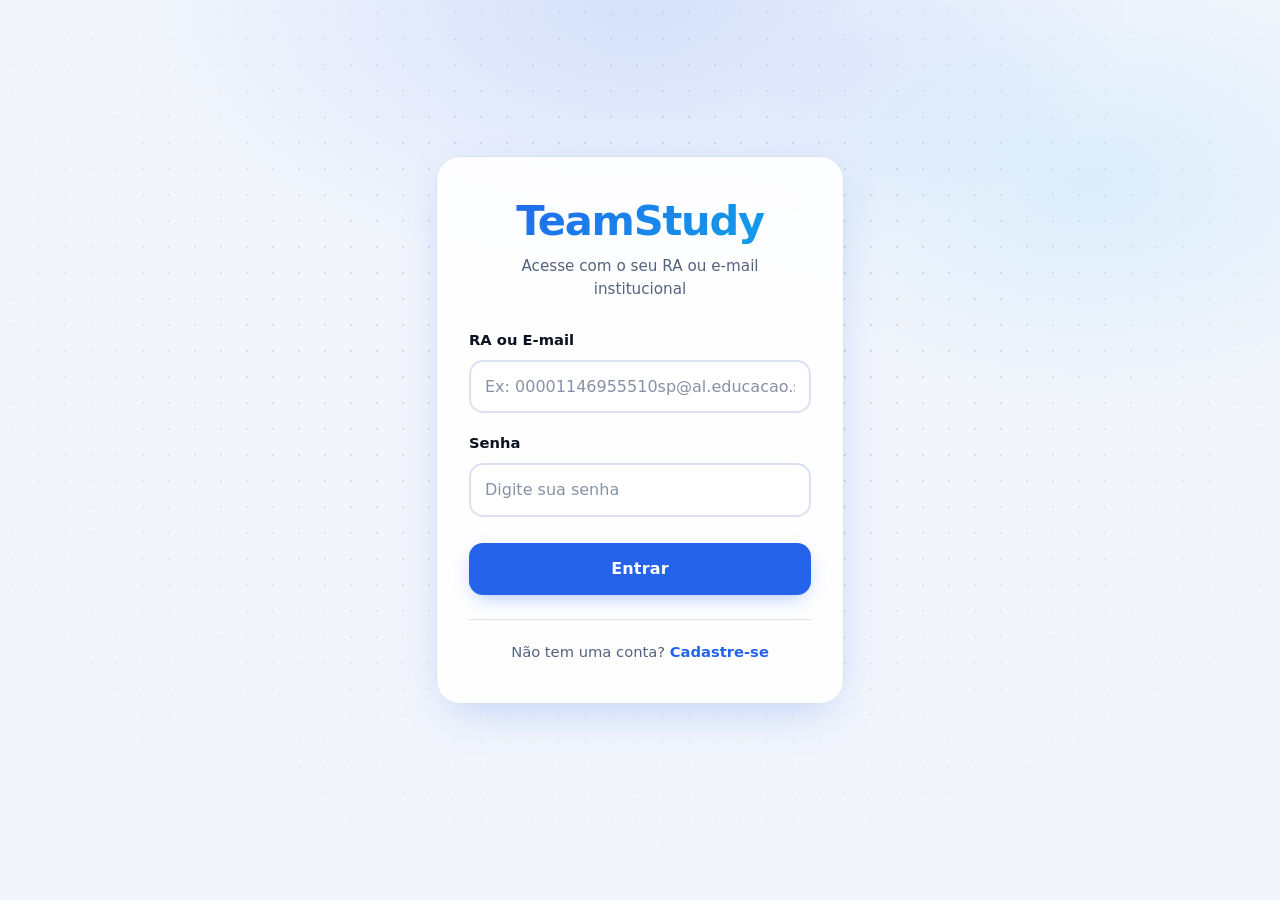
==== commit 8235a762: "bug index.html corrigido" ====
--- a/index.html
+++ b/index.html
@@ -3,233 +3,223 @@
 <head>
   <meta charset="UTF-8">
   <meta name="viewport" content="width=device-width, initial-scale=1.0, viewport-fit=cover">
-  <title>TeamStudy · Baixar Aplicativo</title>
+  <title>TeamStudy - Login</title>
+
+  <link rel="manifest" href="manifest.json">
+  <meta name="theme-color" content="#4f46e5">
 
   <link rel="stylesheet" href="assets/css/base.css">
+  <link rel="stylesheet" href="assets/css/auth.css">
   <link rel="stylesheet" href="assets/css/index.css">
-
-  <style>
-    body {
-      background-color: #0b0f19;
-      color: #ffffff;
-      font-family: system-ui, -apple-system, BlinkMacSystemFont, 'Segoe UI', Roboto, sans-serif;
-      min-height: 100vh;
-      display: flex;
-      align-items: center;
-      justify-content: center;
-      margin: 0;
-      padding: 20px;
-    }
-
-    .download-card {
-      width: 100%;
-      max-width: 500px;
-      background: #0f172a;
-      border: 1px solid rgba(255, 255, 255, 0.12);
-      border-radius: 24px;
-      padding: 32px 24px;
-      text-align: center;
-      box-shadow: 0 20px 40px rgba(0, 0, 0, 0.5);
-    }
-
-    .app-icon-box {
-      width: 64px;
-      height: 64px;
-      margin: 0 auto 16px;
-      border-radius: 18px;
-      background: linear-gradient(135deg, #3b82f6, #6366f1);
-      display: flex;
-      align-items: center;
-      justify-content: center;
-      box-shadow: 0 10px 20px rgba(79, 70, 229, 0.3);
-    }
-
-    .app-icon-box svg {
-      width: 32px;
-      height: 32px;
-      stroke: #fff;
-    }
-
-    .download-card h1 {
-      font-size: 1.6rem;
-      font-weight: 700;
-      margin-bottom: 8px;
-    }
-
-    .download-card p.subtitle {
-      color: #94a3b8;
-      font-size: 0.9rem;
-      margin-bottom: 24px;
-    }
-
-    .device-box {
-      background: rgba(255, 255, 255, 0.03);
-      border: 1px solid rgba(255, 255, 255, 0.08);
-      border-radius: 16px;
-      padding: 20px;
-      margin-bottom: 20px;
-      text-align: left;
-    }
-
-    .badge {
-      display: inline-block;
-      padding: 4px 10px;
-      border-radius: 20px;
-      font-size: 0.72rem;
-      font-weight: 700;
-      text-transform: uppercase;
-      letter-spacing: 0.05em;
-      margin-bottom: 12px;
-    }
-
-    .badge-android {
-      background: rgba(34, 197, 94, 0.2);
-      color: #4ade80;
-    }
-
-    .badge-windows {
-      background: rgba(168, 85, 247, 0.2);
-      color: #c084fc;
-    }
-
-    .device-box h2 {
-      font-size: 1.1rem;
-      margin-bottom: 4px;
-      color: #fff;
-    }
-
-    .device-box .subtext {
-      color: #94a3b8;
-      font-size: 0.85rem;
-      margin-bottom: 16px;
-    }
-
-    /* Estilos dos Botões de Download */
-    .btn-download {
-      display: flex;
-      align-items: center;
-      justify-content: center;
-      gap: 10px;
-      width: 100%;
-      padding: 14px 16px;
-      font-size: 0.95rem;
-      font-weight: 600;
-      color: #ffffff !important;
-      border-radius: 12px;
-      text-decoration: none;
-      transition: transform 0.2s, background 0.2s;
-      margin: 12px 0;
-      box-sizing: border-box;
-    }
-
-    .btn-android {
-      background: #16a34a;
-      box-shadow: 0 6px 16px rgba(22, 163, 74, 0.3);
-    }
-
-    .btn-android:hover {
-      background: #15803d;
-      transform: translateY(-2px);
-    }
-
-    .btn-windows {
-      background: #4f46e5;
-      box-shadow: 0 6px 16px rgba(79, 70, 229, 0.3);
-    }
-
-    .btn-windows:hover {
-      background: #4338ca;
-      transform: translateY(-2px);
-    }
-
-    .instructions {
-      margin-top: 14px;
-      padding-top: 12px;
-      border-top: 1px solid rgba(255, 255, 255, 0.08);
-    }
-
-    .instructions h3 {
-      font-size: 0.85rem;
-      color: #e2e8f0;
-      margin-bottom: 8px;
-    }
-
-    .instructions ol {
-      padding-left: 18px;
-      color: #94a3b8;
-      font-size: 0.8rem;
-      line-height: 1.5;
-      margin: 0;
-    }
-
-    .back-link {
-      display: inline-block;
-      margin-top: 8px;
-      color: #6366f1;
-      font-size: 0.88rem;
-      font-weight: 600;
-      text-decoration: none;
-    }
-
-    .back-link:hover {
-      text-decoration: underline;
-    }
-  </style>
 </head>
-<body>
-
-  <main class="download-card">
-    <div class="app-icon-box">
-      <svg xmlns="http://www.w3.org/2000/svg" viewBox="0 0 24 24" fill="none" stroke="currentColor" stroke-width="2" stroke-linecap="round" stroke-linejoin="round">
-        <path d="M21 15v4a2 2 0 0 1-2 2H5a2 2 0 0 1-2-2v-4"></path>
-        <polyline points="7 10 12 15 17 10"></polyline>
-        <line x1="12" y1="15" x2="12" y2="3"></line>
-      </svg>
-    </div>
-
-    <h1>Baixe o TeamStudy</h1>
-    <p class="subtitle">Escolha a versão para o seu dispositivo abaixo:</p>
-
-    <div class="device-box">
-      <span class="badge badge-android">Mobile / Android</span>
-      <h2>Aplicativo para Celular</h2>
-      <p class="subtext">Acesse com notificações e agilidade no seu Android.</p>
-
-      <a href="downloads/TeamStudy.apk" download="TeamStudy.apk" class="btn-download btn-android">
-        <svg xmlns="http://www.w3.org/2000/svg" width="20" height="20" viewBox="0 0 24 24" fill="none" stroke="currentColor" stroke-width="2" stroke-linecap="round" stroke-linejoin="round"><rect x="5" y="2" width="14" height="20" rx="2" ry="2"/><line x1="12" y1="18" x2="12.01" y2="18"/></svg>
-        Baixar para Celular (.APK)
-      </a>
-
-      <div class="instructions">
-        <h3>Como instalar no celular:</h3>
-        <ol>
-          <li>Toque no botão verde acima para baixar o <strong>TeamStudy.apk</strong>.</li>
-          <li>Abra o arquivo baixado no seu celular e autorize a instalação.</li>
-        </ol>
+<body class="page-auth">
+
+  <div class="auth-wrapper">
+    <div class="auth-container">
+      <div class="auth-card">
+
+        <div class="auth-header">
+          <h1>TeamStudy</h1>
+          <p>Acesse com o seu RA ou e-mail institucional</p>
+        </div>
+
+        <form id="formLogin" class="auth-form">
+          <div class="form-group">
+            <label for="loginIdentificacao">RA ou E-mail</label>
+            <input
+              type="text"
+              id="loginIdentificacao"
+              placeholder="Ex: 00001146955510sp@al.educacao.sp.gov.br"
+              autocomplete="username"
+              required
+            >
+          </div>
+
+          <div class="form-group">
+            <label for="loginSenha">Senha</label>
+            <input
+              type="password"
+              id="loginSenha"
+              placeholder="Digite sua senha"
+              autocomplete="current-password"
+              required
+            >
+          </div>
+
+          <button type="submit" class="btn btn-block">Entrar</button>
+        </form>
+
+        <div class="auth-footer">
+          <p>Não tem uma conta? <a href="cadastro.html">Cadastre-se</a></p>
+        </div>
+
       </div>
     </div>
-
-    <div class="device-box">
-      <span class="badge badge-windows">Computador / PC</span>
-      <h2>Aplicativo para Windows</h2>
-      <p class="subtext">Instale a versão Desktop no seu PC.</p>
-
-      <a href="downloads/TeamStudy-Windows.zip" download="TeamStudy-Windows.zip" class="btn-download btn-windows">
-        <svg xmlns="http://www.w3.org/2000/svg" width="20" height="20" viewBox="0 0 24 24" fill="none" stroke="currentColor" stroke-width="2" stroke-linecap="round" stroke-linejoin="round"><path d="M20 16V7a2 2 0 0 0-2-2H6a2 2 0 0 0-2 2v9m16 0H4m16 0 1.28 2.55a1 1 0 0 1-.9 1.45H3.62a1 1 0 0 1-.9-1.45L4 16"/></svg>
-        Baixar para Windows (.ZIP)
-      </a>
-
-      <div class="instructions">
-        <h3>Como instalar no Windows:</h3>
-        <ol>
-          <li>Baixe e extraia o arquivo <strong>TeamStudy-Windows.zip</strong>.</li>
-          <li>Clique com o botão direito em <strong>install.ps1</strong> e escolha <em>Executar com o PowerShell</em>.</li>
-        </ol>
-      </div>
+  </div>
+
+  <script src="assets/js/storage.js"></script>
+  <script src="assets/js/auth.js"></script>
+
+  <script>
+    if ('serviceWorker' in navigator) {
+      window.addEventListener('load', () => {
+        navigator.serviceWorker.register('./sw.js')
+          .then(registration => {
+            console.log('Service Worker registrado:', registration);
+          })
+          .catch(error => {
+            console.error('Erro ao registrar Service Worker:', error);
+          });
+      });
+    }
+    
+  </script>
+<div id="app-download-modal" class="app-modal-overlay">
+  <div class="app-modal-card">
+    <button id="modal-close" class="modal-close-btn">&times;</button>
+    <div class="modal-icon">📱</div>
+    <h2>Baixar o App TeamStudy?</h2>
+    <p>Tenha uma experiência mais rápida, acesso direto da tela inicial e notificações de prazos.</p>
+
+    <div class="modal-actions">
+      <a href="baixar.html" class="btn-modal-primary">Baixar App</a>
+      <button id="btn-dismiss-modal" class="btn-modal-secondary">Continuar na Web</button>
     </div>
-
-    <a href="index.html" class="back-link">← Voltar para a versão Web</a>
-  </main>
-
+  </div>
+</div>
+
+<style>
+/* CSS do Modal Pop-up */
+.app-modal-overlay {
+  position: fixed;
+  inset: 0;
+  background: rgba(0, 0, 0, 0.7);
+  -webkit-backdrop-filter: blur(8px);
+  backdrop-filter: blur(8px);
+  display: flex;
+  align-items: center;
+  justify-content: center;
+  padding: 20px;
+  z-index: 1000;
+  opacity: 0;
+  pointer-events: none;
+  transition: opacity 0.3s ease;
+}
+
+.app-modal-overlay.active {
+  opacity: 1;
+  pointer-events: auto;
+}
+
+.app-modal-card {
+  position: relative;
+  width: 100%;
+  max-width: 380px;
+  background: #0f172a;
+  border: 1px solid rgba(255, 255, 255, 0.15);
+  border-radius: 20px;
+  padding: 28px 24px;
+  text-align: center;
+  box-shadow: 0 20px 50px rgba(0, 0, 0, 0.6);
+  transform: translateY(20px);
+  transition: transform 0.3s ease;
+}
+
+.app-modal-overlay.active .app-modal-card {
+  transform: translateY(0);
+}
+
+.modal-close-btn {
+  position: absolute;
+  top: 12px;
+  right: 16px;
+  background: transparent;
+  border: none;
+  color: #94a3b8;
+  font-size: 1.5rem;
+  cursor: pointer;
+}
+
+.modal-icon {
+  font-size: 2.5rem;
+  margin-bottom: 12px;
+}
+
+.app-modal-card h2 {
+  color: #fff;
+  font-size: 1.3rem;
+  margin-bottom: 8px;
+}
+
+.app-modal-card p {
+  color: #94a3b8;
+  font-size: 0.9rem;
+  line-height: 1.4;
+  margin-bottom: 20px;
+}
+
+.modal-actions {
+  display: flex;
+  flex-direction: column;
+  gap: 10px;
+}
+
+.btn-modal-primary {
+  background: var(--primary-color, #3b82f6);
+  color: #fff;
+  padding: 12px;
+  border-radius: 10px;
+  text-decoration: none;
+  font-weight: 600;
+  font-size: 0.95rem;
+  transition: background 0.2s;
+}
+
+.btn-modal-primary:hover {
+  background: #2563eb;
+}
+
+.btn-modal-secondary {
+  background: transparent;
+  color: #94a3b8;
+  border: 1px solid rgba(255, 255, 255, 0.1);
+  padding: 10px;
+  border-radius: 10px;
+  cursor: pointer;
+  font-size: 0.9rem;
+}
+
+.btn-modal-secondary:hover {
+  color: #fff;
+}
+</style>
+
+<script>
+// Lógica para exibir o Pop-up
+document.addEventListener('DOMContentLoaded', () => {
+  const modal = document.getElementById('app-download-modal');
+  const closeBtn = document.getElementById('modal-close');
+  const dismissBtn = document.getElementById('btn-dismiss-modal');
+
+  // Verifica se o usuário já fechou o pop-up anteriormente para não incomodar sempre
+  const hasDismissed = localStorage.getItem('ts_download_dismissed');
+
+  if (!hasDismissed) {
+    // Exibe o modal após 1.5 segundos
+    setTimeout(() => {
+      modal.classList.add('active');
+    }, 1500);
+  }
+
+  function closeModal() {
+    modal.classList.remove('active');
+    // Salva por 7 dias que o usuário já respondeu ao modal
+    localStorage.setItem('ts_download_dismissed', 'true');
+  }
+
+  if (closeBtn) closeBtn.addEventListener('click', closeModal);
+  if (dismissBtn) dismissBtn.addEventListener('click', closeModal);
+});
+</script>
 </body>
 </html>
--- a/assets/css/auth.css
+++ b/assets/css/auth.css
@@ -0,0 +1,101 @@
+/* ==========================================================
+   TEAMSTUDY · auth.css
+   Cadastro e recuperação de senha — consistente com index.css
+   ========================================================== */
+
+.auth-container {
+  width: 100%;
+  max-width: 440px;
+  margin: 0 auto;
+  padding: 32px 16px calc(32px + env(safe-area-inset-bottom));
+}
+
+/* Reaproveita o visual do hero quando a página usa .auth-wrapper;
+   aqui garantimos o card mesmo sem wrapper */
+.auth-container .card,
+.auth-container .auth-card {
+  border-radius: var(--radius-xl);
+  box-shadow: var(--shadow-lg);
+}
+
+.auth-header {
+  text-align: center;
+  margin-bottom: 28px;
+}
+
+.auth-header h2 {
+  font-size: clamp(1.6rem, 5vw, 2rem);
+  font-weight: 700;
+  letter-spacing: -.02em;
+  background: var(--gradient-primary);
+  -webkit-background-clip: text;
+  background-clip: text;
+  color: transparent;
+}
+
+.auth-header p {
+  margin-top: 8px;
+  color: var(--text-muted);
+  font-size: .95rem;
+}
+
+.auth-container .btn {
+  width: 100%;
+  min-height: 52px;
+  margin-top: 8px;
+}
+
+.auth-footer {
+  margin-top: 24px;
+  padding-top: 20px;
+  border-top: 1px solid var(--border-color);
+  text-align: center;
+  font-size: .92rem;
+  color: var(--text-muted);
+}
+
+.auth-footer a {
+  color: var(--primary-color);
+  font-weight: 700;
+  text-decoration: none;
+}
+
+.auth-footer a:hover { text-decoration: underline; }
+
+/* ---------- MODAL: RECUPERAR SENHA ----------
+   Funciona tanto com <div> quanto com <dialog id="modalRecuperar">.
+   ========================================================== */
+#modalRecuperar {
+  width: calc(100% - 32px);
+  max-width: 420px;
+  padding: 28px 24px;
+  border: 1px solid var(--border-color);
+  border-top: 4px solid var(--warning-color);
+  border-radius: var(--radius-lg);
+  background-color: var(--card-bg);
+  color: var(--text-color);
+  box-shadow: var(--shadow-lg);
+  animation: card-in .35s var(--ease-out) both;
+}
+
+/* Se for <dialog>: centraliza e estiliza o backdrop */
+dialog#modalRecuperar {
+  position: fixed;
+  inset: 0;
+  margin: auto;
+}
+
+dialog#modalRecuperar::backdrop {
+  background: rgba(8, 13, 26, .6);
+  -webkit-backdrop-filter: blur(6px);
+  backdrop-filter: blur(6px);
+}
+
+#modalRecuperar h3 { margin-bottom: 8px; }
+#modalRecuperar p { color: var(--text-muted); font-size: .92rem; margin-bottom: 16px; }
+#modalRecuperar .btn { width: 100%; }
+
+@keyframes card-in {
+  from { opacity: 0; transform: translateY(16px) scale(.98); }
+  to   { opacity: 1; transform: translateY(0) scale(1); }
+}
